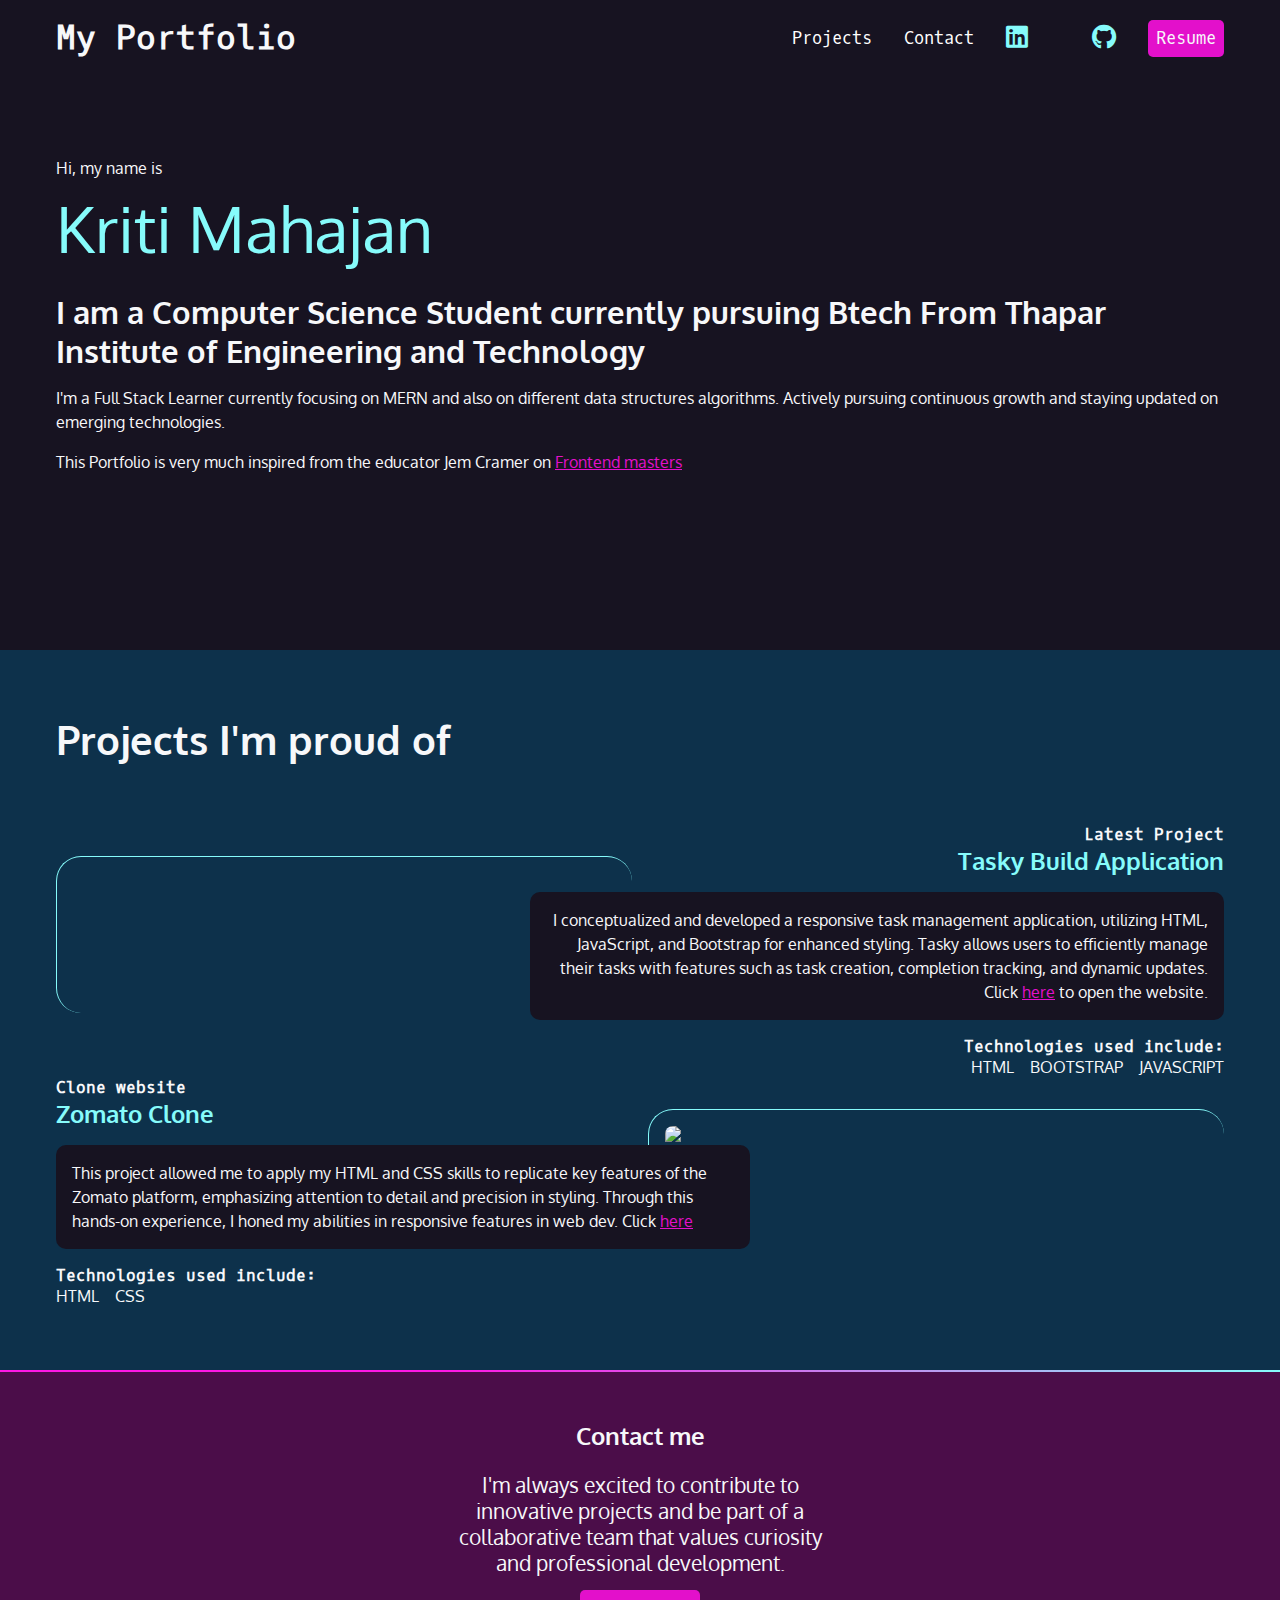
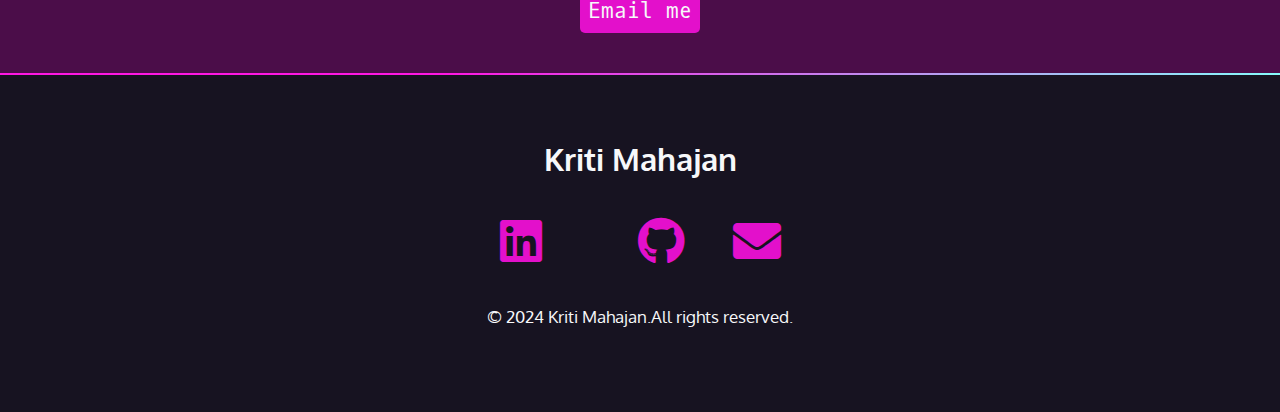
==== index.html @ 0390b131 "commited" ====
<!DOCTYPE html>
<html lang="en">
<head>
    <meta charset="UTF-8">
    <meta name="viewport" content="width=device-width, initial-scale=1.0">
    <title>PORTFOLIO</title>
    <link rel="stylesheet" type="text/css" href="styles.css">
   <link href="https://fonts.googleapis.com/css2?family=Oxygen&family=Oxygen+Mono&display=swap" rel="stylesheet"
   rel="stylesheet">
   <link rel="stylesheet" href="https://cdnjs.cloudflare.com/ajax/libs/font-awesome/5.15.3/css/all.min.css">

   
</head>
<body>
    <nav>
        <ul>
          <li>
            <h1><span> My Portfolio</span></h1>
            </li>
          <li><a href="#projects">Projects</a></li>
          <!-- <li><a href="about.html">About</a></li> -->
          <li><a href="#contact">Contact</a></li>
          <li><a href="https://www.linkedin.com/in/kriti-mahajan-62082426a/" target="_blank">
        <span class="fab fa-linkedin" aria-hidden="true"></span>
        <span class="sr-only"> LinkedIn</span></li>
          <li><a href="https://github.com/Krmjn09" target="_blank"><i class="fab fa-github" aria-hidden="true"></i>
            <span class="sr-only"> Github</span></a></li>
          <li><a href="https://drive.google.com/file/d/1qByakTTRGuweBqauU8pgam9VLIbHbdCC/view?usp=sharing" class="button" target="_blank">Resume</a></li>
        </ul>
      </nav>

    <section id="intro">
        <p class="name">Hi, my name is <span> Kriti Mahajan</span></p>
        <h2> I am a Computer Science Student currently pursuing Btech From Thapar Institute of Engineering and Technology</h2>
        <p> I'm a Full Stack Learner currently focusing on MERN and also on different data structures algorithms.
          Actively pursuing continuous growth and staying updated on
emerging technologies. 
        </p>
        <p>This Portfolio is very much inspired from the educator Jem Cramer on
            <a href="https://frontendmasters.com/teachers/jen-kramer/" 
            target="_blank"> Frontend masters </a>
           </p>
    </section>
    <div class="section-dkblue">
    <section id="projects">
      <h2>Projects I'm proud of</h2>
      <article> 
        <div class="text">
      <h4>Latest Project</h4>
      <h3>Tasky Build Application
      </h3>

      <p class="blackbox">
        I conceptualized and developed a responsive task management
application, utilizing HTML, JavaScript, and Bootstrap for enhanced
styling. Tasky allows users to efficiently manage their tasks with
features such as task creation, completion tracking, and dynamic
updates. Click <a href="https://krmjn09.github.io/TaskyBuildJsApplication/" target="_blank">here</a> to open the website.
      </p>
    <h4>Technologies used include:</h4>
   <ul>
    <li>
      HTML
    </li>
    <li>BOOTSTRAP</li>
    <li>JAVASCRIPT</li>
   </ul>
  </div>
  <img src="https://tse1.mm.bing.net/th?id=OIP.RnrwOkjh5FbXBTW2W0f0xQHaEo&amp;pid=Api&amp;P=0&amp;w=639&amp;h=400" alt="" aria-label="TASKY - To do list App on Behance" >
  <!-- <img src="https://tse1.mm.bing.net/th?id=OIP.qxT7CpN-MWjqHmDcwJDzBgHaEK" alt="" aria-label="How to Build a Website - Cyber-Seniors" id="yui_3_8_0_1_1707029344357_995"> -->
  <!-- <img src="https://hostimul.com/uploads/catalog/webdevelopment2.jpg" id="img" style="width: 406px; height: 279px;"> -->
   <!-- <img src="https://assets.codepen.io/296057/fem-gettingstartedcss-ch5-1.png" alt="Screenshot of the Wall of Wonder." /> -->
  </article>
  <article class="reverse">
    
    <div class="text">
      <h4>Clone website</h4>
      <h3>Zomato Clone</h3>
      <p class="blackbox">
        This project allowed me to apply my HTML and CSS skills to replicate
key features of the Zomato platform, emphasizing attention to detail
and precision in styling. Through this hands-on experience, I honed my
abilities in responsive features in web dev. Click <a href="https://krmjn09.github.io/Zomato-Landing-Page/ " target="_blank">here</a>
      </p>
      <h4>Technologies used include:</h4>
      <ul>
        <li>HTML</li>
        <li>CSS</li>
        <!-- <li>JavaScript</li> -->
      </ul>
    </div>
    <img src="https://staenz.com/wp-content/uploads/2018/03/zomato-website-1024x493.png" id="img" >
    <!-- <img src="https://i.ytimg.com/vi/hnN0bBV1fug/maxresdefault.jpg" id="img"> -->
<!-- <img src="https://hostimul.com/uploads/catalog/webdevelopment2.jpg" id="img" style="width: 406px; height: 279px;"> -->
    <!-- <img src="https://assets.codepen.io/296057/fem-gettingstartedcss-ch5-5.png" alt="Screenshot of the Frontend Masters Bootcamp." /> -->
  
</article>
  <!-- <article>
    <div class="text">
      <h4>Photography Project</h4>
      <h3>Wall of Wonder Collection</h3>
      <p class="blackbox">
        Description of the project. This should be fairly concise while also describing the key components that you developed or worked on. It can be as long as you need it to be but should at least be a few sentences long. Be sure to include specific links anywhere
        in the description. A link looks like
        <a href="https://frontendmasters.github.io/grid-flexbox-v2/grid-figure-figcaption">this</a>, and multiple links look <a href="#">like this</a> and
        <a href="#">like this</a>.
      </p>
      <h4>Technologies used include:</h4>
      <ul>
        <li>HTML</li>
        <li>CSS Grid</li>
      </ul>
    </div>
      <img src="https://assets.codepen.io/296057/fem-gettingstartedcss-ch5-4.png" alt="Screenshot of the Wall of Wonder Collections." />
  </article> -->
</section>
</div>
    </section>
  </div>
    <div class="gradient"></div>
    <div class="section-plum">
    <section id="contact">
        <h3>Contact me</h3>
        <p>
            I'm always excited to contribute to innovative projects
and be part of a collaborative team that values curiosity and
professional development. 
        </p>
        <a href=mailto:mahajankriti672@gmail.com" class="button">Email me</a>
    </section>
  </div>
  <div class="gradient"></div>

    <footer>
      <h2>Kriti Mahajan 
      </h2>

      <ul>
          <li><a href="https://www.linkedin.com/in/kriti-mahajan-62082426a/" target="_blank">
            <span class="fab fa-linkedin" aria-hidden="true"></span>
            <span class="sr-only"> LinkedIn</span></li>
            <li><a href="https://github.com/Krmjn09" target="_blank"><i class="fab fa-github" aria-hidden="true"></i>
              <span class="sr-only"> Github</span></a></li>
              <li><a href=mailto:mahajankriti672@gmail.com><i class="fas fa-envelope" aria-hidden="true"></i>
                <span class="sr-only">Email me</span></a></li>
      </ul>
      <p>
        <small>&copy; 2024 Kriti Mahajan.All rights reserved.</small>
      </p>
    </footer>
   
</body>
</html>
---- styles.css ----
/* variables declared here - these are the colors for our pages,
 as well as the font stacks and sizes. */
:root {
    --black: #171321;
    --dkblue: #0d314b;
    --plum: #4b0d49;
    --hotmag: #ff17e4;
    --magenta: #e310cb;
    --aqua: #86fbfb;
    --white: #f7f8fa;
    --font-size: 1.3rem;
    --mono: "Oxygen mono", monospace;
    --sans: Oxygen, sans-serif;
}
/* border box model: https://css-tricks.com/box-sizing/ */
html {
    box-sizing: border-box;
}
*,
*::before,
*::after {
    box-sizing: inherit;
}
body{
    margin: 0;
    padding: 0;
    font-family: var(--sans);
    background-color: var(--black);
    color: var(--white);
    font-size: var(--font-size);
}
h1 , h2 , h3{
    margin: 0;
}

a{
    color: var(--magenta);
}

a:hover{
    color: var(--hotmag);
    text-decoration:none;
}
img{
    width: 100%;
}
#intro{
    padding: 4rem 1rem 10rem 1rem;
    margin: 0 auto;
    max-width: 1200px;

}
#intro p{
    font-size: 1rem;
    line-height: 1.5;
}
#intro.name{
    font-family: var(--mono);
    font-size: 1rem;
}
.name span{
    font-family: var(--sans);
    font-size: 4rem;
    color: var(--aqua);
    display: block;
}
#contact{
    width: 400px;
    text-align: center;
    margin: 0 auto;
    padding: 3rem 0;
   
}
.section-plum{
    background-color: var(--plum);
}
.gradient{
    background: linear-gradient(90deg, rgba(255,23,228,1) 35%, rgba(134,251,251,1) 100%);
    height: 2px;
}
#contact p:last-child{
    margin-top: 3rem;
    
}
nav [class*="fa-"]{
    color:var(--aqua);
    font-size: 150%;
}
nav h1 [class*="fa-"]
{
    font-size: 100%;
    color: var(--aqua);
}
nav{
    font-family:var(--mono);
    font-size: 80%;
    padding: 1rem;
}
nav h1 a{
    font-family: var(--sans);
    
    
}

nav ul{
    list-style-type: none;
    padding: 0;
    margin: 0;
    display: flex;
    flex-flow: row wrap;
    justify-content: center;
    align-items: center;
    gap: 2rem;
    
}
nav li:first-child{
    flex-basis: 100%;
    text-align:center;
}
nav a
{
    color: white;
    text-decoration: none;
    display: block;

}
nav a:hover{
    color:var(--magenta);
}
.button{
    background-color: var(--magenta);
    padding: 0.5rem;
    border-radius: 5px;
    color: var(--white);
    font-family: var(--mono);
    text-decoration: none;
}
.button:hover{
    color: var(--white);
    background-color: var(--hotmag);
}
@media (min-width:850px)
{
    nav{
        max-width: 1200px;
        margin: 0 auto;
    }
nav li:first-child{
    flex-basis: auto;
    text-align: left;
    margin-right: auto;
}
}
footer{
  text-align: center;
  padding: 4rem 0;
}
footer ul{
    list-style-type: none;
    padding: 0;
    margin: 2rem 0;
    display: flex;
    flex-flow: row wrap;
    justify-content: center;
    align-items: center;
    gap: 3rem;
    font-size: 3rem;
}
.section-dkblue{
    background-color: var(--dkblue);

}
#projects{
    padding: 4rem 1rem;
}
#projects h2{
    font-size:2.5rem;
    margin-bottom:calc(2.5rem*1.5) ;
}
#projects h3{
    color: var(--aqua);

}
#projects h4{
    font-size: 1rem;
    font-family: var(--mono);
    margin: 0;
}
.blackbox {
    background-color: var(--black);
    padding: 1rem;
    border-radius: 10px;
    color: var(--white);
    font-size: 1rem;
    line-height: 1.5;
}
#projects ul{
    list-style-type: none;
    padding: 0;
    margin: 0;
    display: flex;
    flex-flow: row wrap;
    justify-content: flex-start;
    gap: 1rem;
    font-size: 1rem;
}
#projects img{
    margin: 2rem 0 4rem 0;
    border-left: 1px solid var(--aqua);
    border-top: 1px solid var(--aqua);
    border-radius: 25px;
    padding: 1rem;
}
@media (min-width:550px)
{
    article{
        display:grid;
        grid-template-columns: repeat(10,1fr);
        gap: 1rem;
    }
    #projects{
        max-width: 1200px;
        margin: 0 auto;
    }
    #projects img{
        grid-column: 1/6;
        grid-row: 1/2;
    }
    
    #projects .text{
        grid-column: 5/11;
        grid-row: 1/2;
        order: 2;
        text-align: right;
    }
    #projects ul{
        justify-content: flex-end;
    }
    #projects .reverse .text {
        grid-column: 1/7;
        order: 2;
        grid-row: 1/2;
        text-align: left;
      }
      #projects .reverse img {
        grid-column: 6/11;
        grid-row: 1/2;
        
      }
      #projects .reverse ul {
        justify-content: flex-start;
      }
}
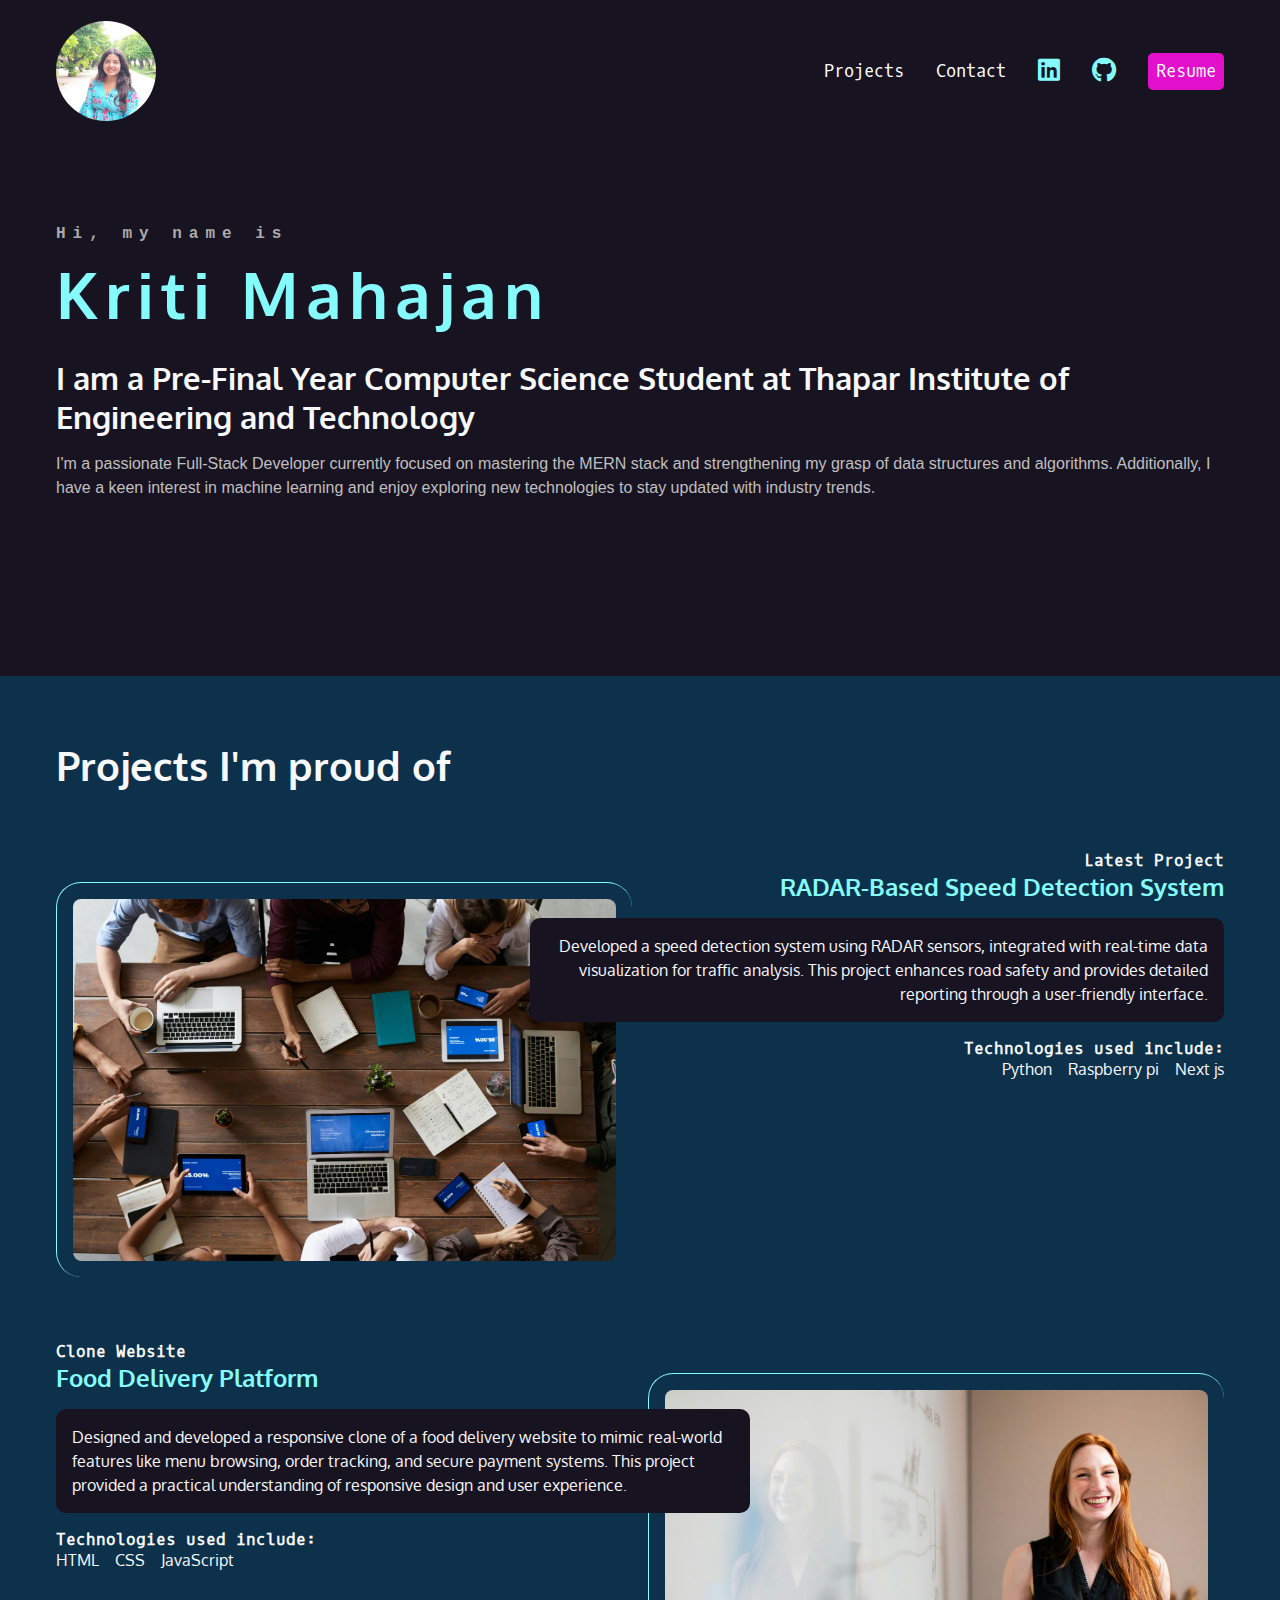
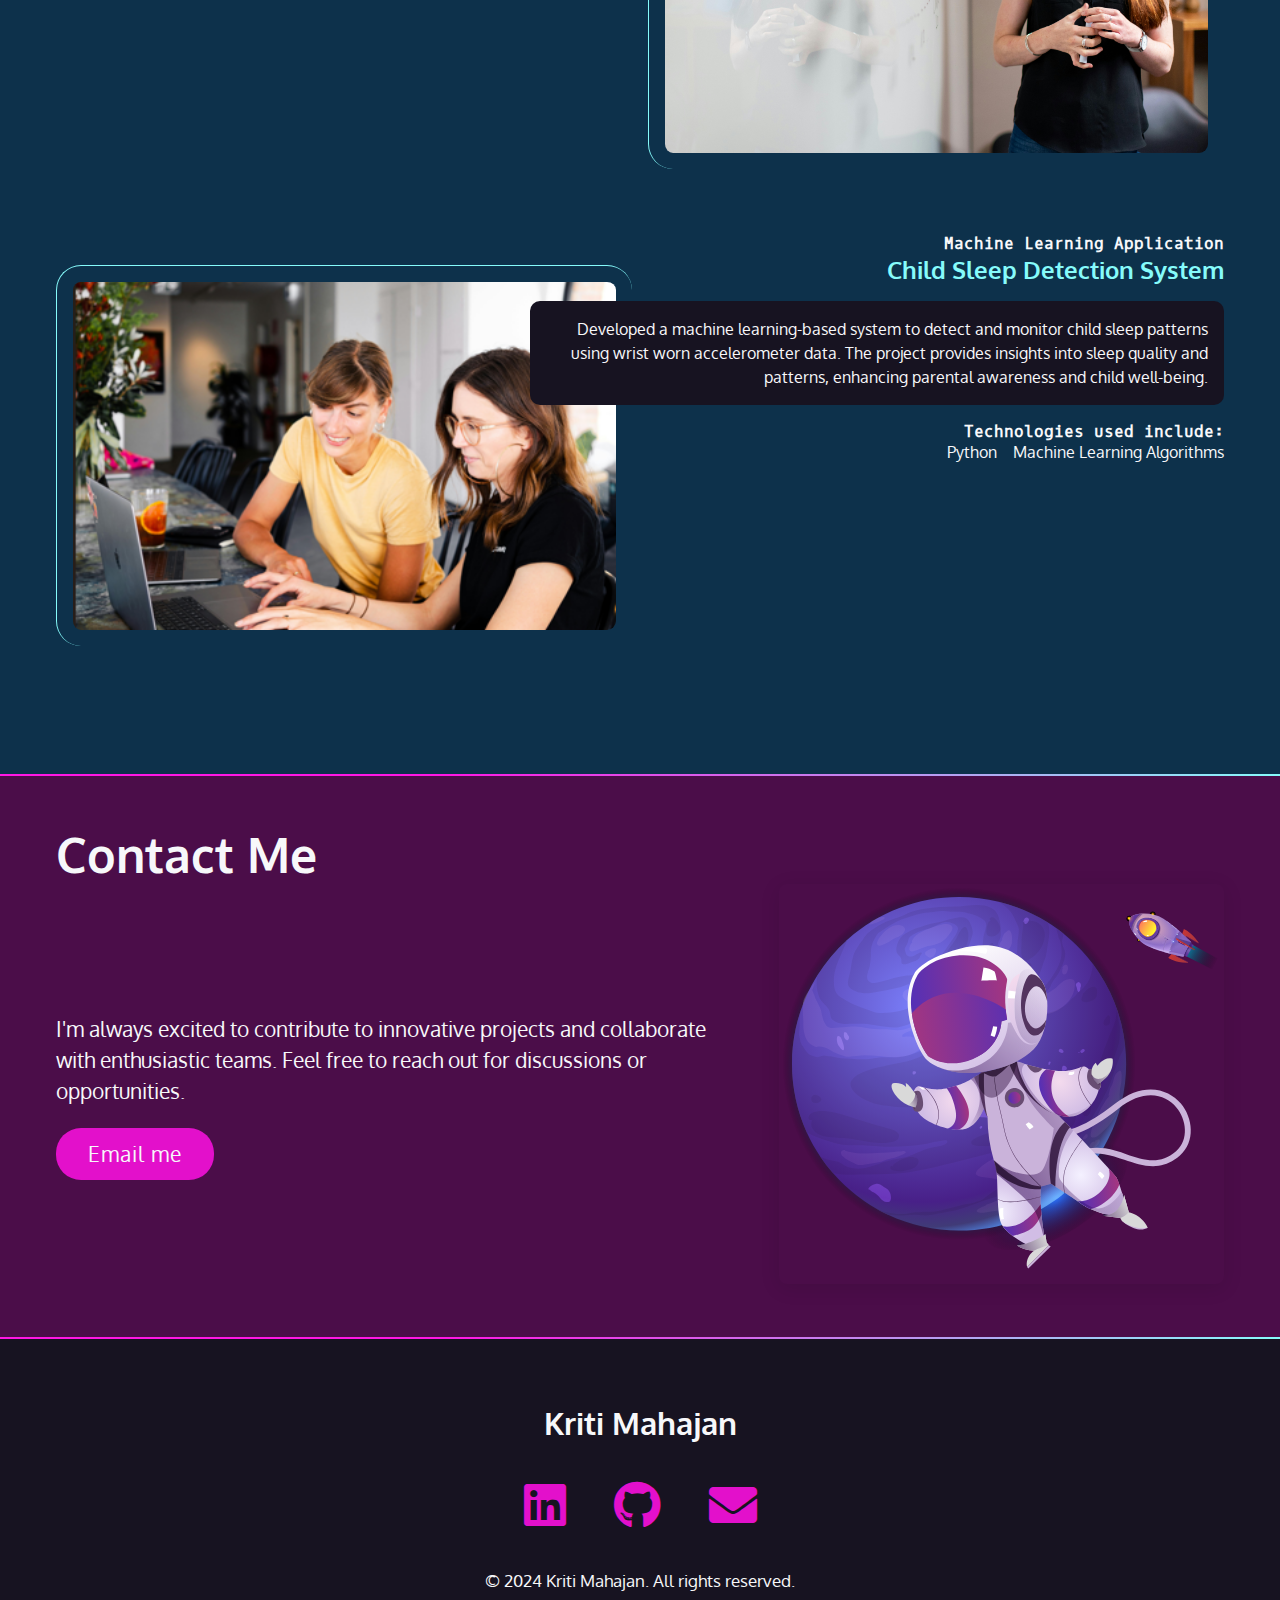
==== commit 60da8ed8: "committed" ====
--- a/index.html
+++ b/index.html
@@ -1,153 +1,200 @@
 <!DOCTYPE html>
 <html lang="en">
-<head>
-    <meta charset="UTF-8">
-    <meta name="viewport" content="width=device-width, initial-scale=1.0">
-    <title>PORTFOLIO</title>
-    <link rel="stylesheet" type="text/css" href="styles.css">
-   <link href="https://fonts.googleapis.com/css2?family=Oxygen&family=Oxygen+Mono&display=swap" rel="stylesheet"
-   rel="stylesheet">
-   <link rel="stylesheet" href="https://cdnjs.cloudflare.com/ajax/libs/font-awesome/5.15.3/css/all.min.css">
-
-   
-</head>
-<body>
+  <head>
+    <meta charset="UTF-8" />
+    <meta name="viewport" content="width=device-width, initial-scale=1.0" />
+    <title>Kriti Mahajan</title>
+    <link rel="stylesheet" type="text/css" href="styles.css" />
+    <link
+      href="https://fonts.googleapis.com/css2?family=Oxygen&family=Oxygen+Mono&display=swap"
+      rel="stylesheet"
+    />
+    <link
+      rel="stylesheet"
+      href="https://cdnjs.cloudflare.com/ajax/libs/font-awesome/5.15.3/css/all.min.css"
+    />
+  </head>
+  <body>
     <nav>
-        <ul>
-          <li>
-            <h1><span> My Portfolio</span></h1>
-            </li>
-          <li><a href="#projects">Projects</a></li>
-          <!-- <li><a href="about.html">About</a></li> -->
-          <li><a href="#contact">Contact</a></li>
-          <li><a href="https://www.linkedin.com/in/kriti-mahajan-62082426a/" target="_blank">
-        <span class="fab fa-linkedin" aria-hidden="true"></span>
-        <span class="sr-only"> LinkedIn</span></li>
-          <li><a href="https://github.com/Krmjn09" target="_blank"><i class="fab fa-github" aria-hidden="true"></i>
-            <span class="sr-only"> Github</span></a></li>
-          <li><a href="https://drive.google.com/file/d/1qByakTTRGuweBqauU8pgam9VLIbHbdCC/view?usp=sharing" class="button" target="_blank">Resume</a></li>
-        </ul>
-      </nav>
+      <ul>
+        <li>
+          <img
+            src="./face.jpg"
+            alt="Kriti Mahajan"
+            style="
+              width: 100px;
+              height: 100px;
+              border-radius: 50%;
+              margin-top: 5px;
+            "
+          />
+        </li>
+        <li><a href="#projects">Projects</a></li>
+        <li><a href="#contact">Contact</a></li>
+        <li>
+          <a
+            href="https://www.linkedin.com/in/kriti-mahajan-62082426a/"
+            target="_blank"
+          >
+            <span class="fab fa-linkedin" aria-hidden="true"></span>
+            <span class="sr-only"> LinkedIn</span></a
+          >
+        </li>
+        <li>
+          <a href="https://github.com/Krmjn09" target="_blank"
+            ><i class="fab fa-github" aria-hidden="true"></i>
+            <span class="sr-only"> Github</span></a
+          >
+        </li>
+        <li>
+          <a
+            href="https://drive.google.com/file/d/1qByakTTRGuweBqauU8pgam9VLIbHbdCC/view?usp=sharing"
+            class="button"
+            target="_blank"
+            >Resume</a
+          >
+        </li>
+      </ul>
+    </nav>
 
     <section id="intro">
-        <p class="name">Hi, my name is <span> Kriti Mahajan</span></p>
-        <h2> I am a Computer Science Student currently pursuing Btech From Thapar Institute of Engineering and Technology</h2>
-        <p> I'm a Full Stack Learner currently focusing on MERN and also on different data structures algorithms.
-          Actively pursuing continuous growth and staying updated on
-emerging technologies. 
-        </p>
-        <p>This Portfolio is very much inspired from the educator Jem Cramer on
-            <a href="https://frontendmasters.com/teachers/jen-kramer/" 
-            target="_blank"> Frontend masters </a>
-           </p>
+      <p class="name">Hi, my name is <span> Kriti Mahajan</span></p>
+      <h2>
+        I am a Pre-Final Year Computer Science Student at Thapar Institute of
+        Engineering and Technology
+      </h2>
+
+      <p class="hover-effect">
+        I'm a passionate Full-Stack Developer currently focused on mastering the
+        MERN stack and strengthening my grasp of data structures and algorithms.
+        Additionally, I have a keen interest in machine learning and enjoy
+        exploring new technologies to stay updated with industry trends.
+      </p>
     </section>
+
     <div class="section-dkblue">
-    <section id="projects">
-      <h2>Projects I'm proud of</h2>
-      <article> 
-        <div class="text">
-      <h4>Latest Project</h4>
-      <h3>Tasky Build Application
-      </h3>
-
-      <p class="blackbox">
-        I conceptualized and developed a responsive task management
-application, utilizing HTML, JavaScript, and Bootstrap for enhanced
-styling. Tasky allows users to efficiently manage their tasks with
-features such as task creation, completion tracking, and dynamic
-updates. Click <a href="https://krmjn09.github.io/TaskyBuildJsApplication/" target="_blank">here</a> to open the website.
-      </p>
-    <h4>Technologies used include:</h4>
-   <ul>
-    <li>
-      HTML
-    </li>
-    <li>BOOTSTRAP</li>
-    <li>JAVASCRIPT</li>
-   </ul>
-  </div>
-  <img src="https://tse1.mm.bing.net/th?id=OIP.RnrwOkjh5FbXBTW2W0f0xQHaEo&amp;pid=Api&amp;P=0&amp;w=639&amp;h=400" alt="" aria-label="TASKY - To do list App on Behance" >
-  <!-- <img src="https://tse1.mm.bing.net/th?id=OIP.qxT7CpN-MWjqHmDcwJDzBgHaEK" alt="" aria-label="How to Build a Website - Cyber-Seniors" id="yui_3_8_0_1_1707029344357_995"> -->
-  <!-- <img src="https://hostimul.com/uploads/catalog/webdevelopment2.jpg" id="img" style="width: 406px; height: 279px;"> -->
-   <!-- <img src="https://assets.codepen.io/296057/fem-gettingstartedcss-ch5-1.png" alt="Screenshot of the Wall of Wonder." /> -->
-  </article>
-  <article class="reverse">
-    
-    <div class="text">
-      <h4>Clone website</h4>
-      <h3>Zomato Clone</h3>
-      <p class="blackbox">
-        This project allowed me to apply my HTML and CSS skills to replicate
-key features of the Zomato platform, emphasizing attention to detail
-and precision in styling. Through this hands-on experience, I honed my
-abilities in responsive features in web dev. Click <a href="https://krmjn09.github.io/Zomato-Landing-Page/ " target="_blank">here</a>
-      </p>
-      <h4>Technologies used include:</h4>
-      <ul>
-        <li>HTML</li>
-        <li>CSS</li>
-        <!-- <li>JavaScript</li> -->
-      </ul>
+      <section id="projects">
+        <h2>Projects I'm proud of</h2>
+        <article>
+          <div class="text">
+            <h4>Latest Project</h4>
+            <h3>RADAR-Based Speed Detection System</h3>
+            <p class="blackbox">
+              Developed a speed detection system using RADAR sensors, integrated
+              with real-time data visualization for traffic analysis. This
+              project enhances road safety and provides detailed reporting
+              through a user-friendly interface.
+            </p>
+            <h4>Technologies used include:</h4>
+            <ul>
+              <li>Python</li>
+              <li>Raspberry pi</li>
+              <li>Next js</li>
+            </ul>
+          </div>
+          <img
+            src="./project-img1.jpg"
+            alt="RADAR-based Speed Detection System"
+          />
+        </article>
+
+        <article class="reverse">
+          <div class="text">
+            <h4>Clone Website</h4>
+            <h3>Food Delivery Platform</h3>
+            <p class="blackbox">
+              Designed and developed a responsive clone of a food delivery
+              website to mimic real-world features like menu browsing, order
+              tracking, and secure payment systems. This project provided a
+              practical understanding of responsive design and user experience.
+            </p>
+            <h4>Technologies used include:</h4>
+            <ul>
+              <li>HTML</li>
+              <li>CSS</li>
+              <li>JavaScript</li>
+            </ul>
+          </div>
+          <img src="./project-img3.jpg" alt="Food Delivery Platform" />
+        </article>
+
+        <article>
+          <div class="text">
+            <h4>Machine Learning Application</h4>
+            <h3>Child Sleep Detection System</h3>
+            <p class="blackbox">
+              Developed a machine learning-based system to detect and monitor
+              child sleep patterns using wrist worn accelerometer data. The
+              project provides insights into sleep quality and patterns,
+              enhancing parental awareness and child well-being.
+            </p>
+            <h4>Technologies used include:</h4>
+            <ul>
+              <li>Python</li>
+              <li>Machine Learning Algorithms</li>
+            </ul>
+          </div>
+          <img src="./project-img4.png" alt="Child Sleep Detection System" />
+        </article>
+      </section>
     </div>
-    <img src="https://staenz.com/wp-content/uploads/2018/03/zomato-website-1024x493.png" id="img" >
-    <!-- <img src="https://i.ytimg.com/vi/hnN0bBV1fug/maxresdefault.jpg" id="img"> -->
-<!-- <img src="https://hostimul.com/uploads/catalog/webdevelopment2.jpg" id="img" style="width: 406px; height: 279px;"> -->
-    <!-- <img src="https://assets.codepen.io/296057/fem-gettingstartedcss-ch5-5.png" alt="Screenshot of the Frontend Masters Bootcamp." /> -->
-  
-</article>
-  <!-- <article>
-    <div class="text">
-      <h4>Photography Project</h4>
-      <h3>Wall of Wonder Collection</h3>
-      <p class="blackbox">
-        Description of the project. This should be fairly concise while also describing the key components that you developed or worked on. It can be as long as you need it to be but should at least be a few sentences long. Be sure to include specific links anywhere
-        in the description. A link looks like
-        <a href="https://frontendmasters.github.io/grid-flexbox-v2/grid-figure-figcaption">this</a>, and multiple links look <a href="#">like this</a> and
-        <a href="#">like this</a>.
-      </p>
-      <h4>Technologies used include:</h4>
-      <ul>
-        <li>HTML</li>
-        <li>CSS Grid</li>
-      </ul>
-    </div>
-      <img src="https://assets.codepen.io/296057/fem-gettingstartedcss-ch5-4.png" alt="Screenshot of the Wall of Wonder Collections." />
-  </article> -->
-</section>
-</div>
-    </section>
-  </div>
+
     <div class="gradient"></div>
     <div class="section-plum">
-    <section id="contact">
-        <h3>Contact me</h3>
-        <p>
-            I'm always excited to contribute to innovative projects
-and be part of a collaborative team that values curiosity and
-professional development. 
-        </p>
-        <a href=mailto:mahajankriti672@gmail.com" class="button">Email me</a>
-    </section>
-  </div>
-  <div class="gradient"></div>
+      <section id="contact" class="contact-section">
+        <h3 class="contact-heading">Contact Me</h3>
+        <div class="contact-content">
+          <div class="contact-text">
+            <p class="contact-description">
+              I'm always excited to contribute to innovative projects and
+              collaborate with enthusiastic teams. Feel free to reach out for
+              discussions or opportunities.
+            </p>
+            <a href="mailto:mahajankriti672@gmail.com" class="contact-button"
+              >Email me</a
+            >
+          </div>
+          <div class="contact-image">
+            <img
+              src="./header-img.svg"
+              alt="Contact Image"
+              class="contact-img"
+            />
+          </div>
+        </div>
+      </section>
+    </div>
+
+    <div class="gradient"></div>
 
     <footer>
-      <h2>Kriti Mahajan 
-      </h2>
-
+      <h2>Kriti Mahajan</h2>
       <ul>
-          <li><a href="https://www.linkedin.com/in/kriti-mahajan-62082426a/" target="_blank">
+        <li>
+          <a
+            href="https://www.linkedin.com/in/kriti-mahajan-62082426a/"
+            target="_blank"
+          >
             <span class="fab fa-linkedin" aria-hidden="true"></span>
-            <span class="sr-only"> LinkedIn</span></li>
-            <li><a href="https://github.com/Krmjn09" target="_blank"><i class="fab fa-github" aria-hidden="true"></i>
-              <span class="sr-only"> Github</span></a></li>
-              <li><a href=mailto:mahajankriti672@gmail.com><i class="fas fa-envelope" aria-hidden="true"></i>
-                <span class="sr-only">Email me</span></a></li>
+            <span class="sr-only"> LinkedIn</span></a
+          >
+        </li>
+        <li>
+          <a href="https://github.com/Krmjn09" target="_blank"
+            ><i class="fab fa-github" aria-hidden="true"></i>
+            <span class="sr-only"> Github</span></a
+          >
+        </li>
+        <li>
+          <a href="mailto:mahajankriti672@gmail.com"
+            ><i class="fas fa-envelope" aria-hidden="true"></i>
+            <span class="sr-only">Email me</span></a
+          >
+        </li>
       </ul>
       <p>
-        <small>&copy; 2024 Kriti Mahajan.All rights reserved.</small>
+        <small>&copy; 2024 Kriti Mahajan. All rights reserved.</small>
       </p>
     </footer>
-   
-</body>
-</html>+  </body>
+</html>
--- a/styles.css
+++ b/styles.css
@@ -1,253 +1,453 @@
 /* variables declared here - these are the colors for our pages,
- as well as the font stacks and sizes. */
+as well as the font stacks and sizes. */
 :root {
-    --black: #171321;
-    --dkblue: #0d314b;
-    --plum: #4b0d49;
-    --hotmag: #ff17e4;
-    --magenta: #e310cb;
-    --aqua: #86fbfb;
-    --white: #f7f8fa;
-    --font-size: 1.3rem;
-    --mono: "Oxygen mono", monospace;
-    --sans: Oxygen, sans-serif;
-}
+  --black: #171321;
+  --dkblue: #0d314b;
+  --plum: #4b0d49;
+  --hotmag: #ff17e4;
+  --magenta: #e310cb;
+  --aqua: #86fbfb;
+  --white: #f7f8fa;
+  --font-size: 1.3rem;
+  --mono: "Oxygen mono", monospace;
+  --sans: Oxygen, sans-serif;
+}
+
 /* border box model: https://css-tricks.com/box-sizing/ */
 html {
-    box-sizing: border-box;
-}
+  box-sizing: border-box;
+}
+
 *,
 *::before,
 *::after {
-    box-sizing: inherit;
-}
-body{
-    margin: 0;
-    padding: 0;
-    font-family: var(--sans);
-    background-color: var(--black);
-    color: var(--white);
-    font-size: var(--font-size);
-}
-h1 , h2 , h3{
-    margin: 0;
-}
-
-a{
-    color: var(--magenta);
-}
-
-a:hover{
-    color: var(--hotmag);
-    text-decoration:none;
-}
-img{
-    width: 100%;
-}
-#intro{
-    padding: 4rem 1rem 10rem 1rem;
+  box-sizing: inherit;
+}
+
+body {
+  margin: 0;
+  padding: 0;
+  font-family: var(--sans);
+  background-color: var(--black);
+  color: var(--white);
+  font-size: var(--font-size);
+}
+
+h1,
+h2,
+h3 {
+  margin: 0;
+}
+
+a {
+  color: var(--magenta);
+  transition: color 0.3s ease-in-out;
+}
+
+a:hover {
+  color: var(--hotmag);
+  text-decoration: none;
+}
+
+img {
+  width: 100%;
+  transition: transform 0.3s ease-in-out;
+}
+
+img:hover {
+  transform: scale(1.05);
+  filter: brightness(1.2);
+}
+
+/* Intro section */
+#intro {
+  padding: 4rem 1rem 10rem 1rem;
+  margin: 0 auto;
+  max-width: 1200px;
+}
+
+#intro p {
+  font-size: 1rem;
+  line-height: 1.5;
+}
+
+#intro.name {
+  font-family: var(--mono);
+  font-size: 1rem;
+}
+
+.name {
+  color: hsl(0, 1%, 67%);
+  font-size: 70px;
+  font-weight: bold;
+  font-family: monospace;
+  letter-spacing: 7px;
+  cursor: pointer;
+}
+
+.name span {
+  font-family: var(--sans);
+  font-size: 4rem;
+  color: var(--aqua);
+  display: block;
+  transition: 0.5s ease-out;
+}
+
+.name:hover span:nth-child(1) {
+  margin-right: 5px;
+}
+
+.name:hover span:nth-child(1):after {
+  content: "'";
+}
+
+.name:hover span:nth-child(2) {
+  margin-left: 30px;
+}
+
+.name:hover span {
+  color: #fff;
+  text-shadow: 0 0 10px #aaa7a7, 0 0 20px #fff, 0 0 40px #fff;
+}
+
+.hover-effect {
+  font-size: 30px;
+  font-family: sans-serif;
+  color: #c0bfbf;
+  transition: all 1.5s ease;
+  cursor: pointer;
+}
+
+.hover-effect:hover {
+  color: #f0f3f3;
+  transform: scale(1.1);
+}
+
+/* Contact section */
+.contact-section {
+  width: 100%;
+  max-width: 1200px;
+  margin: 0 auto;
+  padding: 3rem 1rem;
+  font-size: 1.3rem;
+}
+
+.contact-heading {
+  font-size: 3rem;
+  cursor: pointer;
+  animation: fade-in-out 3s ease-in-out infinite; /* Apply animation */
+}
+
+/* Keyframes for fade-in-out animation */
+@keyframes fade-in-out {
+  0% {
+    opacity: 0;
+    transform: translateY(-10px);
+  }
+  50% {
+    opacity: 1;
+    transform: translateY(0);
+  }
+  100% {
+    opacity: 0;
+    transform: translateY(10px);
+  }
+}
+
+.contact-content {
+  display: flex; /* Align text and image side by side */
+  justify-content: space-between;
+  align-items: center;
+  gap: 2rem; /* Space between text and image */
+}
+
+.contact-text {
+  width: 70%; /* Adjust text width */
+}
+
+.contact-description {
+  line-height: 1.5;
+  color: var(--white);
+}
+
+.contact-image {
+  width: 45%;
+}
+
+.contact-img {
+  width: 100%;
+  border-radius: 8px; /* Smooth rounded corners */
+  box-shadow: 0 4px 20px rgba(0, 0, 0, 0.1); /* Soft shadow for image */
+  animation: bounce 3s infinite; /* Adds bounce animation */
+}
+
+.contact-button {
+  display: inline-block;
+  padding: 0.8rem 2rem;
+  background-color: var(--magenta);
+  color: var(--white);
+  border-radius: 25px;
+  text-decoration: none;
+  letter-spacing: 1px;
+  transition: background-color 0.3s ease, transform 0.3s ease;
+}
+
+.contact-button:hover {
+  background-color: var(--hotmag);
+  transform: scale(1.05); /* Slight scale-up effect */
+  color: var(--white);
+}
+
+.section-plum {
+  background-color: var(--plum);
+}
+
+.gradient {
+  background: linear-gradient(
+    90deg,
+    rgba(255, 23, 228, 1) 35%,
+    rgba(134, 251, 251, 1) 100%
+  );
+  height: 2px;
+}
+
+/* Bounce Animation */
+@keyframes bounce {
+  0%,
+  100% {
+    transform: translateY(0);
+  }
+  50% {
+    transform: translateY(-20px);
+  }
+}
+/* Navigation styles */
+nav [class*="fa-"] {
+  color: var(--aqua);
+  font-size: 150%;
+  transition: transform 0.3s ease-in-out;
+}
+
+nav [class*="fa-"]:hover {
+  transform: scale(1.2);
+  color: var(--hotmag);
+}
+
+nav h1 [class*="fa-"] {
+  font-size: 100%;
+  color: var(--aqua);
+}
+
+nav {
+  font-family: var(--mono);
+  font-size: 80%;
+  padding: 1rem;
+}
+
+nav h1 a {
+  font-family: var(--sans);
+}
+
+nav ul {
+  list-style-type: none;
+  padding: 0;
+  margin: 0;
+  display: flex;
+  flex-flow: row wrap;
+  justify-content: center;
+  align-items: center;
+  gap: 2rem;
+}
+
+nav li:first-child {
+  flex-basis: 100%;
+  text-align: center;
+}
+
+nav a {
+  color: white;
+  text-decoration: none;
+  display: block;
+}
+
+nav a:hover {
+  color: var(--magenta);
+}
+
+/* Button styles */
+.button {
+  background-color: var(--magenta);
+  padding: 0.5rem;
+  border-radius: 5px;
+  color: var(--white);
+  font-family: var(--mono);
+  text-decoration: none;
+  transition: background-color 0.3s ease-in-out, transform 0.3s ease-in-out;
+}
+
+.button:hover {
+  color: var(--white);
+  background-color: var(--hotmag);
+  transform: scale(1.1);
+}
+
+/* Media Query for larger screens */
+@media (min-width: 850px) {
+  nav {
+    max-width: 1200px;
     margin: 0 auto;
-    max-width: 1200px;
-
-}
-#intro p{
-    font-size: 1rem;
-    line-height: 1.5;
-}
-#intro.name{
-    font-family: var(--mono);
-    font-size: 1rem;
-}
-.name span{
-    font-family: var(--sans);
-    font-size: 4rem;
-    color: var(--aqua);
-    display: block;
-}
-#contact{
-    width: 400px;
-    text-align: center;
-    margin: 0 auto;
-    padding: 3rem 0;
-   
-}
-.section-plum{
-    background-color: var(--plum);
-}
-.gradient{
-    background: linear-gradient(90deg, rgba(255,23,228,1) 35%, rgba(134,251,251,1) 100%);
-    height: 2px;
-}
-#contact p:last-child{
-    margin-top: 3rem;
-    
-}
-nav [class*="fa-"]{
-    color:var(--aqua);
-    font-size: 150%;
-}
-nav h1 [class*="fa-"]
-{
-    font-size: 100%;
-    color: var(--aqua);
-}
-nav{
-    font-family:var(--mono);
-    font-size: 80%;
-    padding: 1rem;
-}
-nav h1 a{
-    font-family: var(--sans);
-    
-    
-}
-
-nav ul{
-    list-style-type: none;
-    padding: 0;
-    margin: 0;
-    display: flex;
-    flex-flow: row wrap;
-    justify-content: center;
-    align-items: center;
-    gap: 2rem;
-    
-}
-nav li:first-child{
-    flex-basis: 100%;
-    text-align:center;
-}
-nav a
-{
-    color: white;
-    text-decoration: none;
-    display: block;
-
-}
-nav a:hover{
-    color:var(--magenta);
-}
-.button{
-    background-color: var(--magenta);
-    padding: 0.5rem;
-    border-radius: 5px;
-    color: var(--white);
-    font-family: var(--mono);
-    text-decoration: none;
-}
-.button:hover{
-    color: var(--white);
-    background-color: var(--hotmag);
-}
-@media (min-width:850px)
-{
-    nav{
-        max-width: 1200px;
-        margin: 0 auto;
-    }
-nav li:first-child{
+  }
+
+  nav li:first-child {
     flex-basis: auto;
     text-align: left;
     margin-right: auto;
-}
-}
-footer{
+  }
+}
+
+/* Footer styles */
+footer {
   text-align: center;
   padding: 4rem 0;
 }
-footer ul{
-    list-style-type: none;
-    padding: 0;
-    margin: 2rem 0;
-    display: flex;
-    flex-flow: row wrap;
-    justify-content: center;
-    align-items: center;
-    gap: 3rem;
-    font-size: 3rem;
-}
-.section-dkblue{
-    background-color: var(--dkblue);
-
-}
-#projects{
-    padding: 4rem 1rem;
-}
-#projects h2{
-    font-size:2.5rem;
-    margin-bottom:calc(2.5rem*1.5) ;
-}
-#projects h3{
-    color: var(--aqua);
-
-}
-#projects h4{
-    font-size: 1rem;
-    font-family: var(--mono);
-    margin: 0;
-}
+
+footer ul {
+  list-style-type: none;
+  padding: 0;
+  margin: 2rem 0;
+  display: flex;
+  flex-flow: row wrap;
+  justify-content: center;
+  align-items: center;
+  gap: 3rem;
+  font-size: 3rem;
+}
+
+footer ul li a:hover {
+  transform: rotate(10deg);
+}
+
+.section-dkblue {
+  background-color: var(--dkblue);
+}
+
+#projects {
+  padding: 4rem 1rem;
+}
+
+#projects h2 {
+  font-size: 2.5rem;
+  margin-bottom: calc(2.5rem * 1.5);
+  animation: fadeInDown 1s ease-in-out;
+}
+
+#projects h3 {
+  color: var(--aqua);
+}
+
+#projects h4 {
+  font-size: 1rem;
+  font-family: var(--mono);
+  margin: 0;
+}
+
 .blackbox {
-    background-color: var(--black);
-    padding: 1rem;
-    border-radius: 10px;
-    color: var(--white);
-    font-size: 1rem;
-    line-height: 1.5;
-}
-#projects ul{
-    list-style-type: none;
-    padding: 0;
-    margin: 0;
-    display: flex;
-    flex-flow: row wrap;
+  background-color: var(--black);
+  padding: 1rem;
+  border-radius: 10px;
+  color: var(--white);
+  font-size: 1rem;
+  line-height: 1.5;
+}
+
+#projects ul {
+  list-style-type: none;
+  padding: 0;
+  margin: 0;
+  display: flex;
+  flex-flow: row wrap;
+  justify-content: flex-start;
+  gap: 1rem;
+  font-size: 1rem;
+}
+
+#projects img {
+  margin: 2rem 0 4rem 0;
+  border-left: 1px solid var(--aqua);
+  border-top: 1px solid var(--aqua);
+  border-radius: 25px;
+  padding: 1rem;
+  transition: transform 0.3s ease-in-out, box-shadow 0.3s ease-in-out;
+}
+
+#projects img:hover {
+  transform: scale(1.05);
+  box-shadow: 0 4px 15px rgba(0, 0, 0, 0.3);
+}
+
+/* Media Query for larger screens */
+@media (min-width: 550px) {
+  article {
+    display: grid;
+    grid-template-columns: repeat(10, 1fr);
+    gap: 1rem;
+  }
+
+  #projects {
+    max-width: 1200px;
+    margin: 0 auto;
+  }
+
+  #projects img {
+    grid-column: 1/6;
+    grid-row: 1/2;
+  }
+
+  #projects .text {
+    grid-column: 5/11;
+    grid-row: 1/2;
+    order: 2;
+    text-align: right;
+  }
+
+  #projects ul {
+    justify-content: flex-end;
+  }
+
+  #projects .reverse .text {
+    grid-column: 1/7;
+    order: 2;
+    grid-row: 1/2;
+    text-align: left;
+  }
+
+  #projects .reverse img {
+    grid-column: 6/11;
+    grid-row: 1/2;
+  }
+
+  #projects .reverse ul {
     justify-content: flex-start;
-    gap: 1rem;
-    font-size: 1rem;
-}
-#projects img{
-    margin: 2rem 0 4rem 0;
-    border-left: 1px solid var(--aqua);
-    border-top: 1px solid var(--aqua);
-    border-radius: 25px;
-    padding: 1rem;
-}
-@media (min-width:550px)
-{
-    article{
-        display:grid;
-        grid-template-columns: repeat(10,1fr);
-        gap: 1rem;
-    }
-    #projects{
-        max-width: 1200px;
-        margin: 0 auto;
-    }
-    #projects img{
-        grid-column: 1/6;
-        grid-row: 1/2;
-    }
-    
-    #projects .text{
-        grid-column: 5/11;
-        grid-row: 1/2;
-        order: 2;
-        text-align: right;
-    }
-    #projects ul{
-        justify-content: flex-end;
-    }
-    #projects .reverse .text {
-        grid-column: 1/7;
-        order: 2;
-        grid-row: 1/2;
-        text-align: left;
-      }
-      #projects .reverse img {
-        grid-column: 6/11;
-        grid-row: 1/2;
-        
-      }
-      #projects .reverse ul {
-        justify-content: flex-start;
-      }
-}
+  }
+}
+
+/* Animations */
+@keyframes fadeIn {
+  from {
+    opacity: 0;
+  }
+  to {
+    opacity: 1;
+  }
+}
+
+@keyframes fadeInDown {
+  from {
+    opacity: 0;
+    transform: translateY(-20px);
+  }
+  to {
+    opacity: 1;
+    transform: translateY(0);
+  }
+}
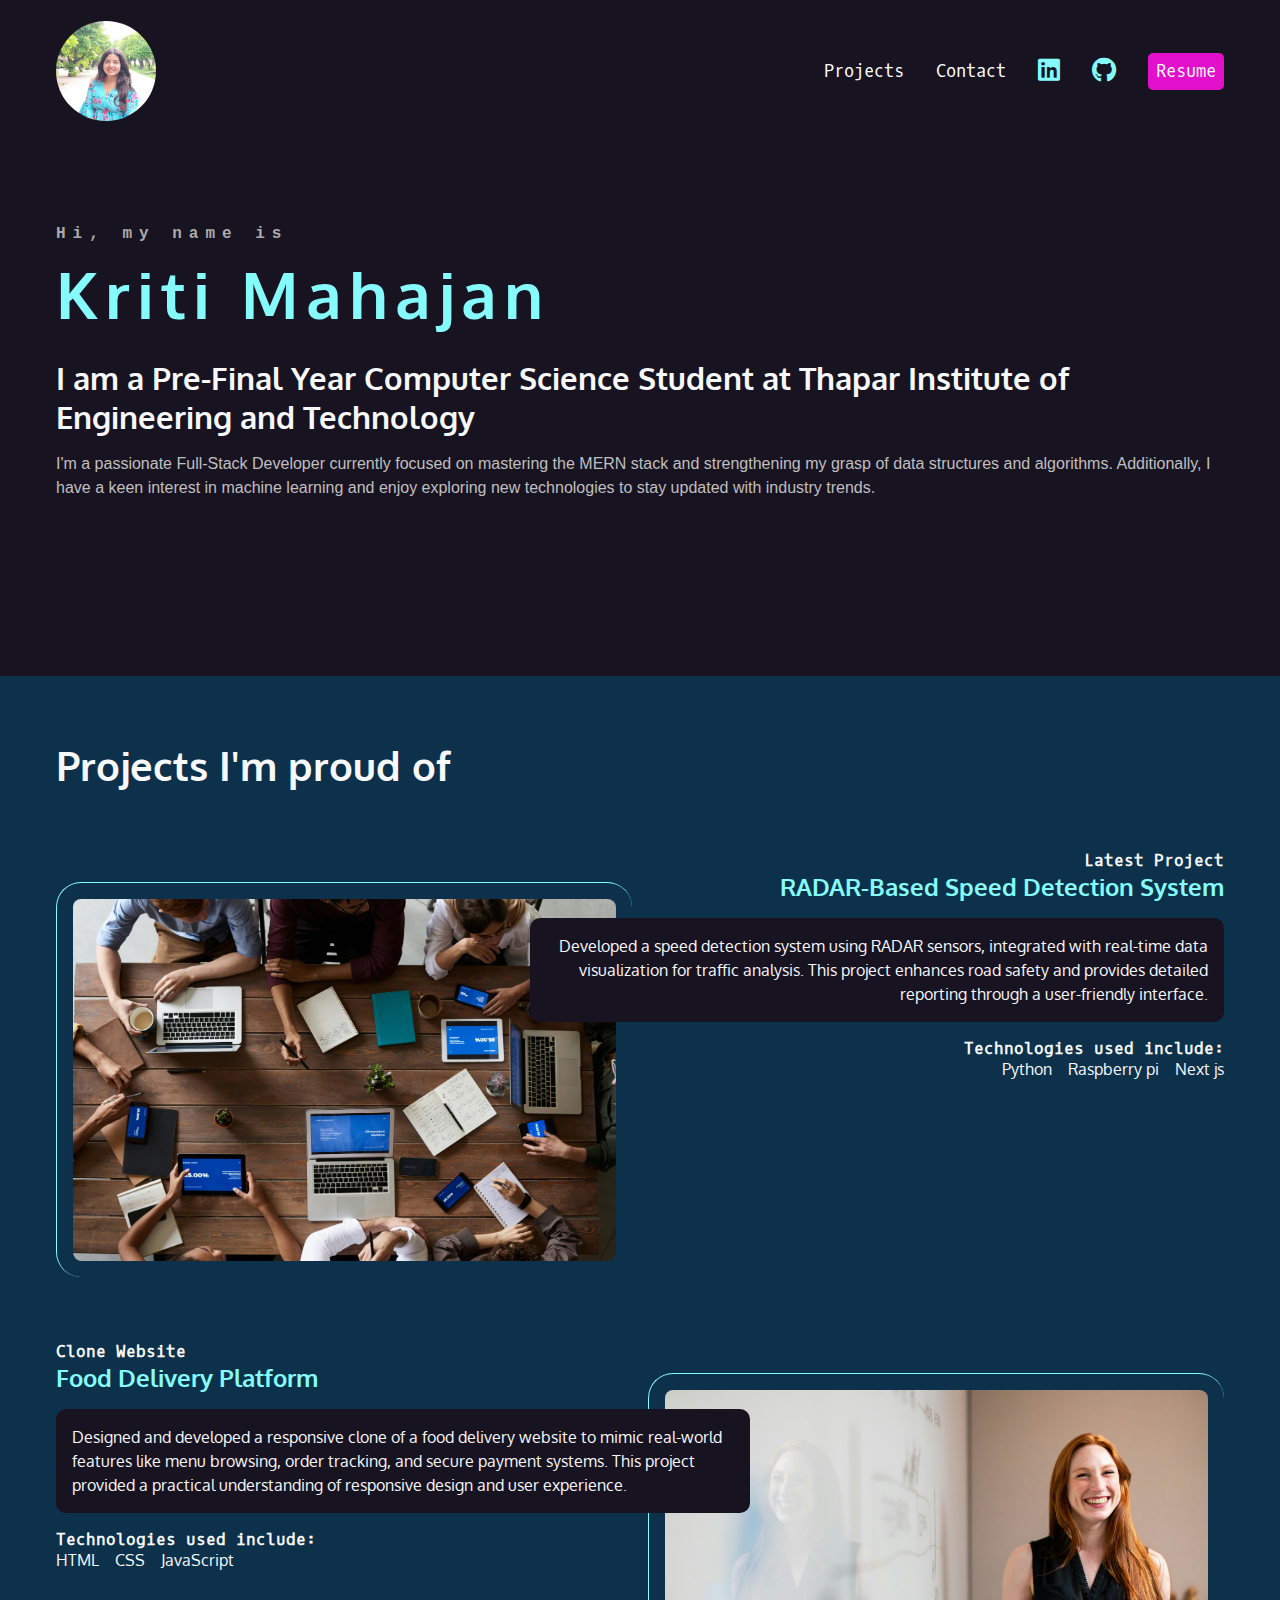
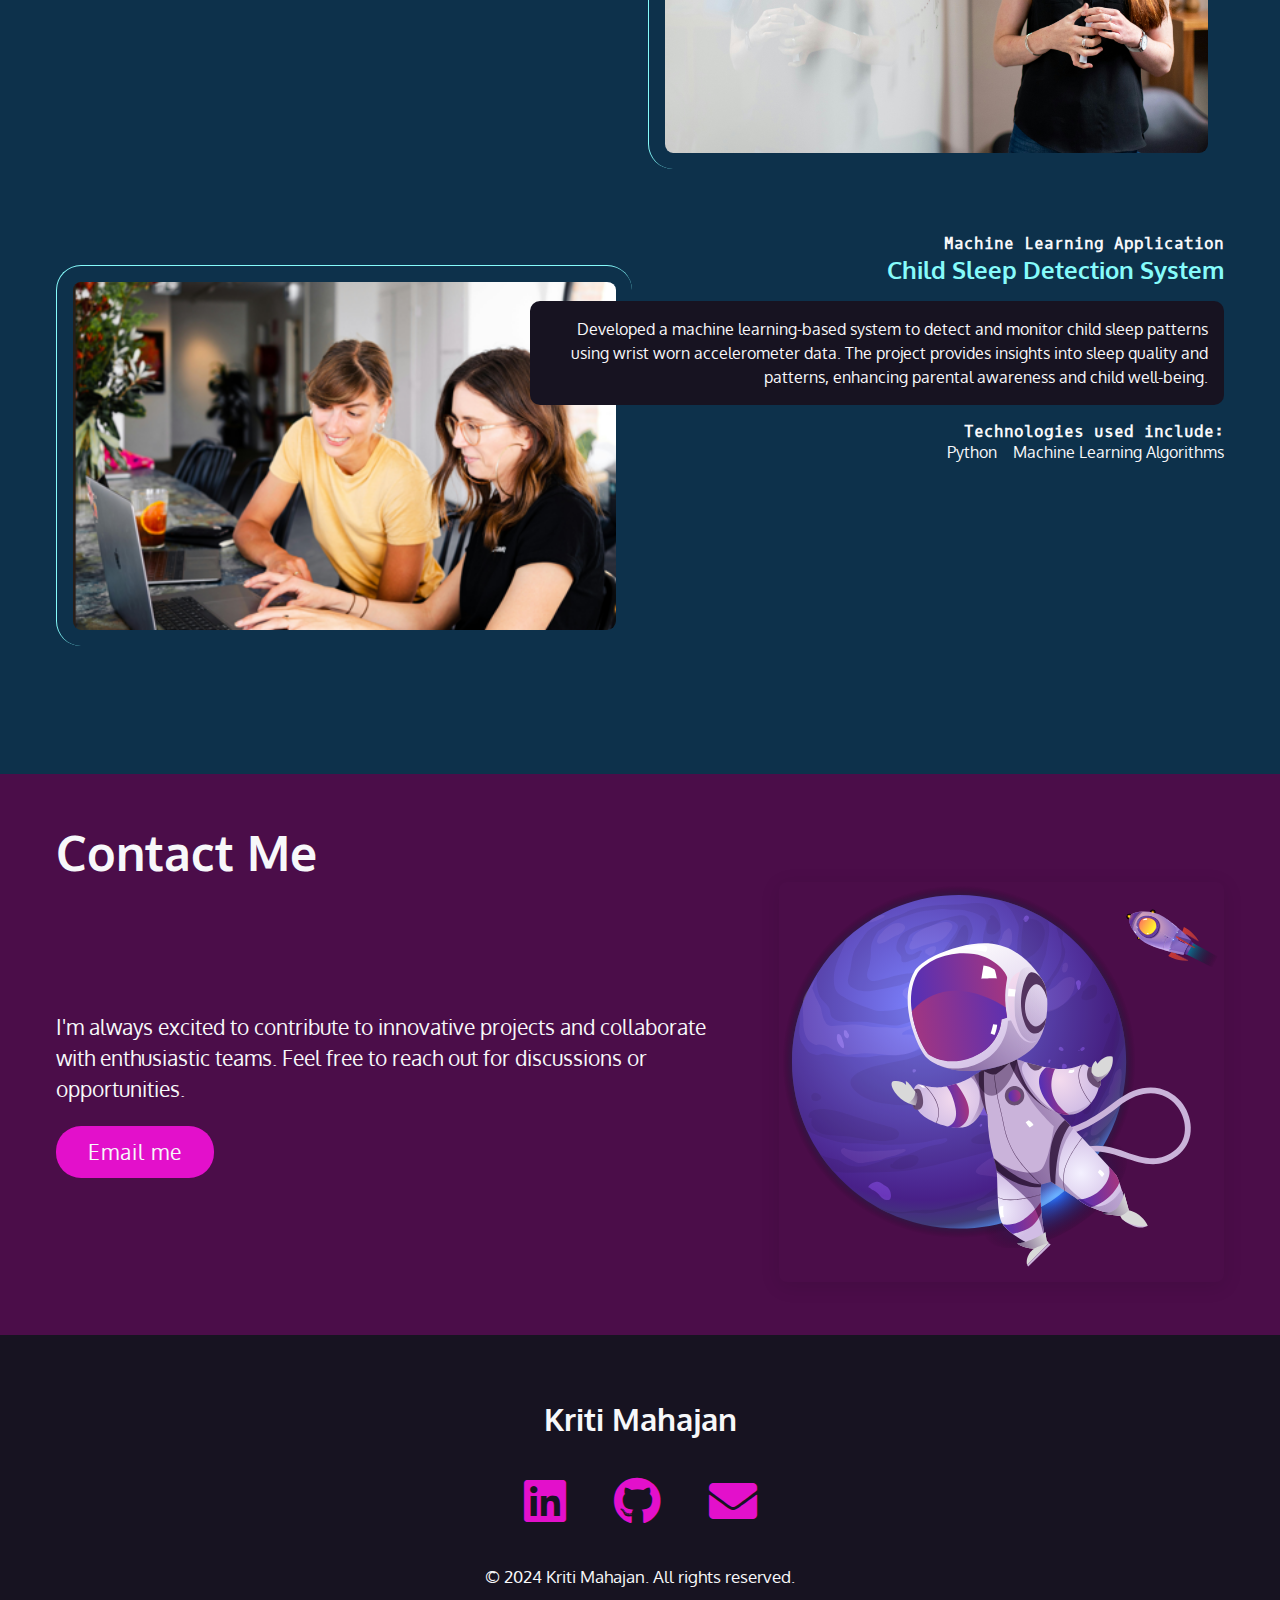
==== commit 3cbec29c: "readme updated" ====
--- a/index.html
+++ b/index.html
@@ -4,19 +4,24 @@
     <meta charset="UTF-8" />
     <meta name="viewport" content="width=device-width, initial-scale=1.0" />
     <title>Kriti Mahajan</title>
+    <!-- Link to external stylesheet -->
     <link rel="stylesheet" type="text/css" href="styles.css" />
+    <!-- Google Fonts for custom typography -->
     <link
       href="https://fonts.googleapis.com/css2?family=Oxygen&family=Oxygen+Mono&display=swap"
       rel="stylesheet"
     />
+    <!-- Font Awesome icons for social media links -->
     <link
       rel="stylesheet"
       href="https://cdnjs.cloudflare.com/ajax/libs/font-awesome/5.15.3/css/all.min.css"
     />
   </head>
   <body>
+    <!-- Navigation bar -->
     <nav>
       <ul>
+        <!-- Profile picture -->
         <li>
           <img
             src="./face.jpg"
@@ -29,8 +34,10 @@
             "
           />
         </li>
+        <!-- Navigation links -->
         <li><a href="#projects">Projects</a></li>
         <li><a href="#contact">Contact</a></li>
+        <!-- Social media links -->
         <li>
           <a
             href="https://www.linkedin.com/in/kriti-mahajan-62082426a/"
@@ -47,6 +54,7 @@
           >
         </li>
         <li>
+          <!-- Resume download link -->
           <a
             href="https://drive.google.com/file/d/1qByakTTRGuweBqauU8pgam9VLIbHbdCC/view?usp=sharing"
             class="button"
@@ -57,13 +65,13 @@
       </ul>
     </nav>
 
+    <!-- Introduction section -->
     <section id="intro">
       <p class="name">Hi, my name is <span> Kriti Mahajan</span></p>
       <h2>
         I am a Pre-Final Year Computer Science Student at Thapar Institute of
         Engineering and Technology
       </h2>
-
       <p class="hover-effect">
         I'm a passionate Full-Stack Developer currently focused on mastering the
         MERN stack and strengthening my grasp of data structures and algorithms.
@@ -72,9 +80,12 @@
       </p>
     </section>
 
+    <!-- Projects section -->
     <div class="section-dkblue">
       <section id="projects">
         <h2>Projects I'm proud of</h2>
+
+        <!-- RADAR-based Speed Detection System -->
         <article>
           <div class="text">
             <h4>Latest Project</h4>
@@ -98,6 +109,7 @@
           />
         </article>
 
+        <!-- Food Delivery Platform Clone -->
         <article class="reverse">
           <div class="text">
             <h4>Clone Website</h4>
@@ -118,6 +130,7 @@
           <img src="./project-img3.jpg" alt="Food Delivery Platform" />
         </article>
 
+        <!-- Child Sleep Detection System -->
         <article>
           <div class="text">
             <h4>Machine Learning Application</h4>
@@ -139,11 +152,12 @@
       </section>
     </div>
 
-    <div class="gradient"></div>
+    <!-- Contact section -->
     <div class="section-plum">
       <section id="contact" class="contact-section">
         <h3 class="contact-heading">Contact Me</h3>
         <div class="contact-content">
+          <!-- Contact text and email button -->
           <div class="contact-text">
             <p class="contact-description">
               I'm always excited to contribute to innovative projects and
@@ -154,6 +168,7 @@
               >Email me</a
             >
           </div>
+          <!-- Contact image -->
           <div class="contact-image">
             <img
               src="./header-img.svg"
@@ -165,11 +180,11 @@
       </section>
     </div>
 
-    <div class="gradient"></div>
-
+    <!-- Footer -->
     <footer>
       <h2>Kriti Mahajan</h2>
       <ul>
+        <!-- Footer social media links -->
         <li>
           <a
             href="https://www.linkedin.com/in/kriti-mahajan-62082426a/"
@@ -192,6 +207,7 @@
           >
         </li>
       </ul>
+      <!-- Footer copyright text -->
       <p>
         <small>&copy; 2024 Kriti Mahajan. All rights reserved.</small>
       </p>
--- a/styles.css
+++ b/styles.css
@@ -227,7 +227,6 @@
   font-size: 150%;
   transition: transform 0.3s ease-in-out;
 }
-
 nav [class*="fa-"]:hover {
   transform: scale(1.2);
   color: var(--hotmag);
